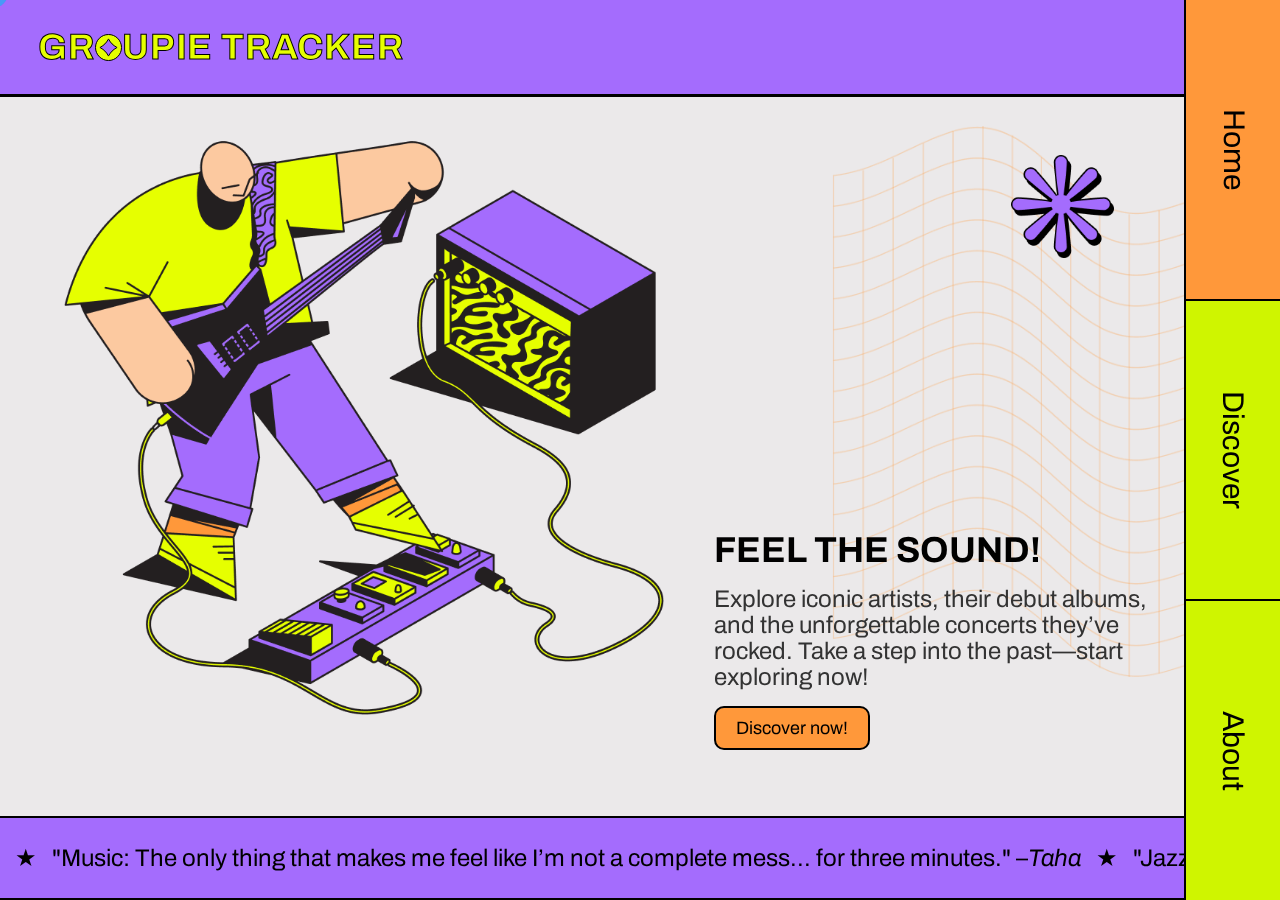
==== templates/index.html @ f8036c36 "fix suggestions" ====
<!DOCTYPE html>
<html>

<head>
  <meta charset="utf-8" />
  <meta name="viewport" content="width=device-width, initial-scale=1.0">
  <link rel="stylesheet" href="/static/styles/main.css">
  <link rel="stylesheet" href="/static/styles/breakpoints.css">
  <link rel="shortcut icon" href="/static/img/favicon.ico" />
  <title>Home</title>
</head>

<body>
  <div class="cursor" id="cursor"></div>
  <div class="header">
    <h1>GR<img class="logo" src="/static/img/logo.svg" alt="Logo" />UPIE TRACKER</h1>
    <div class="mobile-icons">
      <a href="/home" class="icon-link">
        <img src="/static/img/home.png" alt="Home" class="icon">
      </a>
      <a href="/discover" class="icon-link">
        <img src="/static/img/discover.png" alt="Discover" class="icon">
      </a>
      <a href="/about" class="icon-link">
        <img src="/static/img/about.png" alt="About" class="icon">
      </a>
    </div>
  </div>
  <div class="page-layout">
    <!-- Main Content -->
    <div class="main-content">
      <img class="guitar-player" src="/static/img/guitar-player.png" alt="Guitar Player Illustration" />
      <img class="image1" src="/static/img/shape1.png" />
      <img class="wire" src="/static/img/Vector.png" />
      <div class="box">
        <div class="text">
          <div class="text-wrapper"><strong>FEEL THE SOUND!</strong></div>
          <p class="div"> Explore iconic artists, their debut albums, and the unforgettable concerts they’ve rocked.
            Take a step into the past—start exploring now!</p>
          <div class="discover-button-container">
            <a href="\discover" class="content-button">Discover now!</a>
          </div>
        </div>
      </div>
    </div>

    <!-- Side Menu -->
    <div class="side-menu">
      <div class="menu-item home active">
        <span>Home</span>
      </div>
      <a href="\discover" class="menu-item discover">
        <span>Discover</span>
      </a>
      <a href="\about" class="menu-item about">
        <span>About</span>
      </a>
    </div>
  </div>
  <div class="marquee">
    <ul class="marquee-content">
      <li>
        <span>&nbsp;&nbsp;&nbsp;★&nbsp;&nbsp;&nbsp;"Music: The only thing that makes me feel like I’m not a complete
          mess... for three minutes." –<i>Taha</i>&nbsp;&nbsp;&nbsp;★&nbsp;&nbsp;&nbsp;"Jazz, pop, rock... Nah, the real
          vibe is Greek music. Nothing says 'life's a party' like a bouzouki!"
          –<i>Thanos</i>&nbsp;&nbsp;&nbsp;★&nbsp;&nbsp;&nbsp;"Greek music? Nah, Turkish jams are where it's at!"
          –<i>Iremnur</i></span>
      </li>
    </ul>
    <ul class="marquee-content">
      <li>
        <span>&nbsp;&nbsp;&nbsp;★&nbsp;&nbsp;&nbsp;"Music: The only thing that makes me feel like I’m not a complete
          mess... for three minutes." –<i>Taha</i>&nbsp;&nbsp;&nbsp;★&nbsp;&nbsp;&nbsp;"Jazz, pop, rock... Nah, the real
          vibe is Greek music. Nothing says 'life's a party' like a bouzouki!"
          –<i>Thanos</i>&nbsp;&nbsp;&nbsp;★&nbsp;&nbsp;&nbsp;"Greek music? Nah, Turkish jams are where it's at!"
          –<i>Iremnur</i></span>
      </li>
    </ul>
  </div>
  <script src="/static/cursor.js"></script>
</body>

</html>
---- static/styles/main.css ----
/* -------------------------------
   IMPORTS
-------------------------------- */
@import "./global.css";
@import "./components.css";

/* -------------------------------
   IMAGES & DECORATIVE ELEMENTS
-------------------------------- */
.guitar-player {
  position: absolute;
  width: 100%;
  max-width: 600px;
  height: auto;
  top: 5%;
  left: 5%;
  transition: all 0.3s ease-in-out;
  z-index: 1;
}

.image1 {
  position: absolute;
  top: 8%;
  right: 13%;
  width: 8%;
  z-index: 1;
}

.image1:hover,
.image2:hover,
img.cd:hover,
.logo:hover {
  animation: spin 4s linear infinite;
  transform-origin: center;
}

.image5 {
  position: absolute;
  max-width: 400px;
  top: 14%;
  right: 13%;
  z-index: 0;
}

.wire {
  position: absolute;
  top: 4%;
  right: 0%;
  width: 35%;
  z-index: 0;
  object-fit: contain;
  height: auto;
  transition: right 0.3s ease;
}

.main-content .wire2 {
  position: relative;
  bottom: -35%;
  right: -70%;
  width: 40%;
  height: auto;
  z-index: -1;
}

/* -------------------------------
   CONTENT BOX
-------------------------------- */
.box {
  position: absolute;
  top: 58%;
  right: 8%;
  width: 28rem;
  height: 15rem;
  display: flex;
  flex-direction: column;
  justify-content: space-between;
  padding: 1rem;
}

.text {
  display: flex;
  flex-direction: column;
  justify-content: flex-start;
  gap: 1rem;
}

.text-wrapper {
  font-size: var(--font-xl);
  text-align: left;
}

.div {
  font-size: var(--font-md);
  color: #333;
  text-align: left;
  margin: 0;
}

/* -------------------------------
   ARTISTS GRID
-------------------------------- */
.artists-grid {
  position: fixed;
  width: calc(100vh - var(--header-height));
  height: calc(100vw - var(--side-menu-width));
  transform: rotate(-90deg) translateX(-100vh);
  transform-origin: top left;
  overflow-y: scroll;
  overflow-x: hidden;
  scrollbar-width: none;
  -ms-overflow-style: none;
  top: -5vh;
  left: 0;
}

.wrapper {
  display: grid;
  grid-auto-flow: column;
  grid-template-rows: repeat(2, min-content);
  gap: 2rem;
  padding: 25rem 2rem;
  transform: rotate(90deg) translateY(-75%);
  transform-origin: top left;
  width: max-content;
  margin-top: 0;
}

/* -------------------------------
   ABOUT PAGE
-------------------------------- */
.about-team-container {
  display: flex;
  flex-direction: row;
  gap: 20px;
  justify-content: center;
  align-items: center;
  z-index: 2;
}

.about-team-card {
  background: var(--color-lime);
  border: 2px solid var(--color-black);
  border-radius: var(--border-radius);
  padding: 10px;
  box-shadow: var(--box-shadow);
  transition: transform 0.3s, box-shadow 0.3s;
  display: flex;
  flex-direction: column;
  align-items: center;
  text-align: center;
  max-width: 300px;
  flex: 1 1 0;
}

.about-team-card .about-image-container {
  width: 100%;
  aspect-ratio: 1;
  overflow: hidden;
  border-radius: 100%;
}

.about-team-card img {
  width: 100%;
  height: 100%;
  object-fit: cover;
}

.about-team-card .artist-name {
  font-size: var(--font-md);
  font-weight: bold;
}

.about-team-card p {
  font-size: var(--font-md);
  margin: 0;
}

/* -------------------------------
   ARTIST PAGE
-------------------------------- */
.artist-page-layout {
  position: absolute;
  height: calc(100vh - var(--header-height));
  width: calc(100vw - var(--side-menu-width));
  left: 0;
  bottom: 0;
  display: flex;
  flex-direction: column;
  overflow: hidden;
  align-items: center;
}

.artist-page-layout .main-content {
  position: absolute;
  top: 0;
  left: 0;
  right: 0;
  bottom: 0;
  z-index: -1;
}

.artist-info-section {
  display: flex;
  height: fit-content;
  gap: 100px;
  flex-wrap: wrap;
  width: 100%;
  justify-content: center;
  margin-top: 100px;
}

.artist-image-section {
  display: flex;
  align-items: center;
  justify-content: center;
  position: relative;
}

.artist-image-section .image-container {
  position: relative;
  z-index: 1;
  width: 20vw;
  min-width: 200px;
  background: var(--color-yellow);
  border: 2px solid var(--color-black);
  border-radius: 10px;
  padding: 20px;
  box-shadow: 0 6px 0 var(--color-black);
  transition: transform 0.3s, box-shadow 0.3s;
  display: flex;
  align-items: center;
  justify-content: center;
}

.artist-image-section .image-container img {
  width: 100%;
  height: auto;
  display: block;
}

.artist-image-section .cd {
  position: relative;
  width: 20vw;
  min-width: 200px;
  max-width: 300px;
  z-index: 0;
  margin-left: -135px;
  transform-origin: center;
}

.artist-details-section {
  max-width: fit-content;
  height: fit-content;
  flex: 1;
  padding: 0;
  display: flex;
  flex-direction: column;
  gap: 2px;
  flex-wrap: wrap;
}

.artist-details-section h1 {
  margin-top: 0;
}

.artist-details {
  font-size: clamp(18px, 2vw, 20px);
  display: flex;
  flex-direction: column;
  gap: 10px;
}


.artist-marquee-section {
  padding: 0;
  display: flex;
  flex-direction: column;
  gap: 20px;
  width: 100%;
  position: absolute;
  bottom: 10%;
}

/* -------------------------------
   404 PAGE
-------------------------------- */
.error-page-layout {
  display: flex;
  flex: 1;
  height: calc(100vh - var(--header-height));
  width: calc(100vw - var(--side-menu-width));
  justify-content: center;
  align-items: center;
}

.error-container {
  display: flex;
  flex-direction: column;
  align-items: center;
  justify-content: center;
  text-align: center;
  gap: 20px;
  width: 90%;
  max-width: 800px;
}

.broken-guitar {
  width: 100%;
  max-width: 600px;
  height: auto;
}

.record-player {
  width: 100%;
  max-width: 400px;
  height: auto;
}

.error-message {
  font-size: clamp(1rem, 5vw, var(--font-md));
  /* Responsive font size */
}

.dc-logo {
  height: 30px !important;
  width: auto !important;
}
---- static/styles/breakpoints.css ----
/* 1024px breakpoint: Slightly smaller */
@media (max-width: 1024px) {

  .page-layout,
  .artist-page-layout,
  .error-page-layout {
    height: calc(100vh - 4.875rem);
  }

  .artists-grid {
    width: calc(100vh - 4.875rem);
    height: calc(100vw - 4.875rem);
  }

  .main-content,
  .error-page-layout {
    width: calc(100vw - 4.875rem);
  }

  .artist-page-layout {
    width: calc(100vw - 4.875rem);
    height: calc(100vh - 4.875rem);
  }

  .guitar-player {
    left: 4%;
  }

  .box {
    width: 20rem;
    height: 10rem;
    top: 58%;
  }

  .text-wrapper {
    font-size: var(--font-lg);
  }

  .div {
    font-size: var(--font-sm);
  }

  .header {
    height: calc(var(--header-height) - 1rem);
  }

  .header h1 {
    font-size: calc(var(--font-xl) - 4px);
  }

  .side-menu {
    width: calc(var(--side-menu-width) - 1rem);
  }

  .side-menu .menu-item {
    font-size: var(--font-lg);
  }

  .marquee {
    height: calc(var(--header-height) - 2rem);
  }

  .marquee-content {
    font-size: var(--font-md);
    animation-duration: 40s;
  }

  .content-button {
    padding: 8px 16px;
    font-size: var(--font-sm);
  }
}

/* 768px breakpoint: Smaller */
@media (max-width: 768px) {

  .page-layout,
  .artist-page-layout,
  .error-page-layout {
    height: calc(100vh - 3.875rem);
  }

  .artists-grid {
    width: calc(100vh - 3.875rem);
    height: calc(100vw - 3.875rem);
  }

  .main-content,
  .error-page-layout {
    width: calc(100vw - 3.875rem);
  }

  .artist-page-layout {
    width: calc(100vw - 3.875rem);
    height: calc(100vh - 3.875rem);
  }

  .guitar-player {
    width: 60%;
  }

  .box {
    top: 70%;
    left: 5%;
  }

  .text-wrapper {
    font-size: var(--font-lg);
  }

  .div {
    font-size: var(--font-sm);
  }

  .header {
    height: calc(var(--header-height) - 2rem);
  }

  .header h1 {
    font-size: calc(var(--font-xl) - 6px);
  }

  .side-menu {
    width: calc(var(--side-menu-width) - 2rem);
  }

  .side-menu .menu-item {
    font-size: calc(var(--font-lg) - 2px);
  }

  .marquee {
    height: calc(var(--header-height) - 3rem);
  }

  .marquee-content {
    font-size: calc(var(--font-md) - 2px);
    animation-duration: 30s;
  }

  .content-button {
    padding: 8px 14px;
    font-size: 0.85rem;
  }

  .artist-marquee-section {
    bottom: 0;
  }
}

/* 480px breakpoint: Smallest */
@media (max-width: 480px) {

  .page-layout,
  .error-page-layout {
    height: 100wh;
  }

  .artist-page-layout {
    height: calc(100vw - 2.875rem);
  }

  .artists-grid {
    width: 100vh;
    height: 100vw;
  }

  .main-content,
  .error-page-layout {
    width: 100vw;
  }

  .artist-page-layout {
    width: 100vw;
    height: 100vh;
  }

  .guitar-player {
    width: 90%;
    left: 5%;
  }

  .box {
    bottom: 10%;
  }

  .text-wrapper {
    font-size: var(--font-sm);
  }

  .div {
    font-size: 14px;
  }

  /* Hide the side menu and back button */
  .side-menu,
  .back-button {
    display: none;
  }

  .wire {
    right: 0%;
    width: 60%;
  }

  .image1 {
    right: 5%;
    top: 5%;
  }

  .header {
    height: calc(var(--header-height) - 3rem);
  }

  .header h1 {
    font-size: calc(var(--font-xl) - 15px);
  }

  .marquee {
    height: calc(var(--header-height) - 4rem);
    width: 100vw;
    bottom: 0;
  }

  .marquee-content {
    font-size: calc(var(--font-md) - 4px);
    animation-duration: 20s;
  }

  /* Style for the mobile icons container */
  .mobile-icons {
    display: flex;
    position: absolute;
    bottom: 0.7rem;
    right: 2rem;
    gap: 0.5rem;
    z-index: 10;
  }

  /* Style for each icon link */
  .icon-link {
    display: flex;
    align-items: center;
    justify-content: center;
    width: 1.5rem;
    height: 1.5rem;

  }

  /* Style for the icons */
  .icon {
    width: 100%;
    height: auto;
    display: block;
  }

  .content-button {
    padding: 10px 18px;
    font-size: 0.8rem;
  }

  .artist-marquee-section {
    bottom: 0;
  }

  .arrow-button {
    display: flex;
    position: absolute;
    left: 20px;
    top: 47px;
    font-size: 40px;
    color: #000;
  }
}
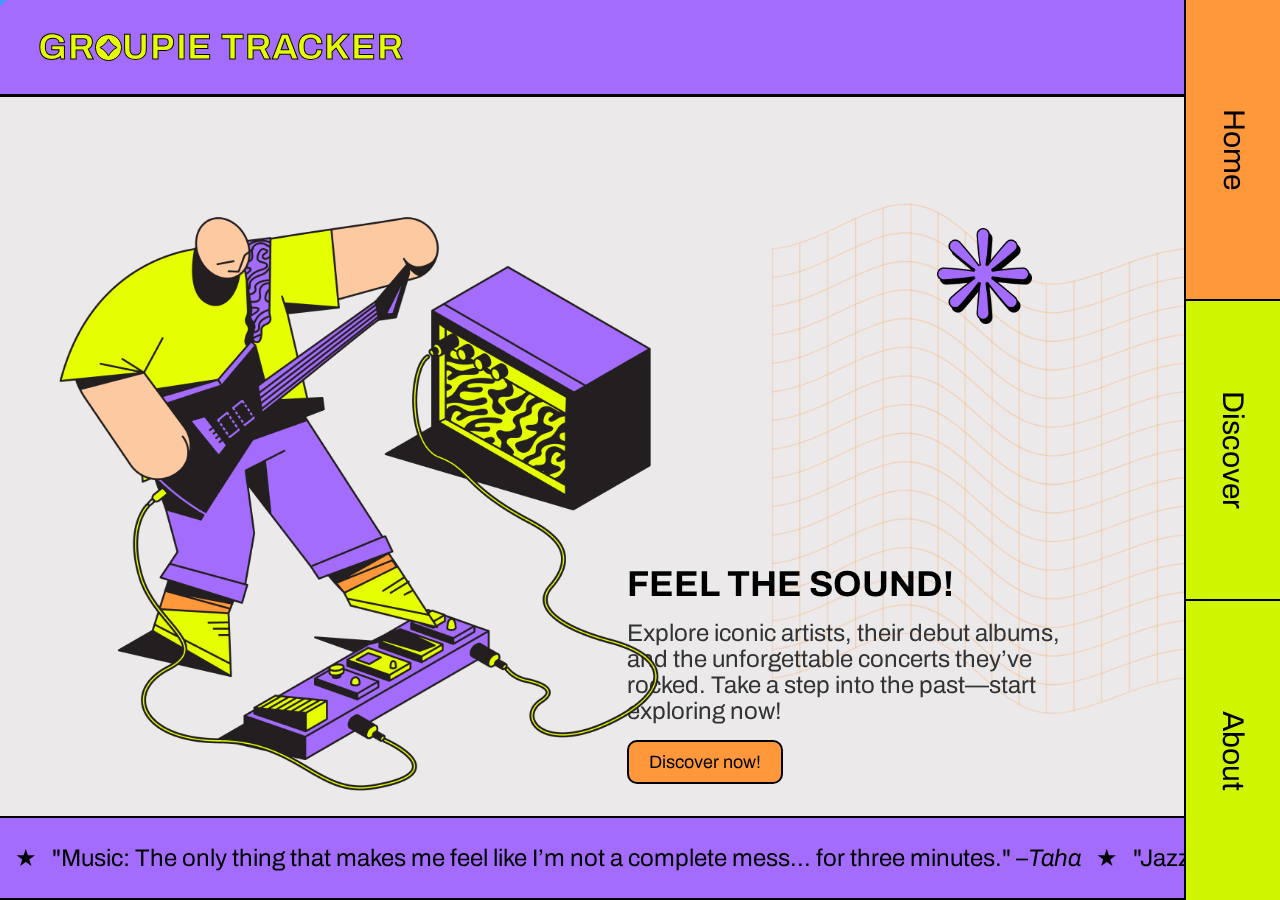
==== commit 82942ab3: "search bar temp and css update" ====
--- a/templates/index.html
+++ b/templates/index.html
@@ -6,7 +6,11 @@
   <meta name="viewport" content="width=device-width, initial-scale=1.0">
   <link rel="stylesheet" href="/static/styles/main.css">
   <link rel="stylesheet" href="/static/styles/breakpoints.css">
-  <link rel="shortcut icon" href="/static/img/favicon.ico" />
+  <link rel="shortcut icon" type="image/x-icon" href="/static/img/favicon.ico">
+  <link rel="icon" type="image/x-icon" href="/static/img/favicon.ico">
+  <meta name="apple-mobile-web-app-capable" content="yes">
+  <link rel="apple-touch-icon" href="/static/img/favicon.ico">
+  <link rel="apple-touch-icon-precomposed" href="/static/img/favicon.ico">
   <title>Home</title>
 </head>
 
--- a/static/styles/main.css
+++ b/static/styles/main.css
@@ -34,14 +34,6 @@
   transform-origin: center;
 }
 
-.image5 {
-  position: absolute;
-  max-width: 400px;
-  top: 14%;
-  right: 13%;
-  z-index: 0;
-}
-
 .wire {
   position: absolute;
   top: 4%;
@@ -53,15 +45,6 @@
   transition: right 0.3s ease;
 }
 
-.main-content .wire2 {
-  position: relative;
-  bottom: -35%;
-  right: -70%;
-  width: 40%;
-  height: auto;
-  z-index: -1;
-}
-
 /* -------------------------------
    CONTENT BOX
 -------------------------------- */
@@ -100,29 +83,20 @@
    ARTISTS GRID
 -------------------------------- */
 .artists-grid {
-  position: fixed;
-  width: calc(100vh - var(--header-height));
-  height: calc(100vw - var(--side-menu-width));
-  transform: rotate(-90deg) translateX(-100vh);
-  transform-origin: top left;
-  overflow-y: scroll;
-  overflow-x: hidden;
-  scrollbar-width: none;
-  -ms-overflow-style: none;
-  top: -5vh;
-  left: 0;
+  width: 100%;
+  max-width: 1400px;
+  padding: 2rem 2rem 10rem 2rem;
+  margin: 0 auto;
+  min-height: 100vh;
+  position: relative;
 }
 
 .wrapper {
-  display: grid;
-  grid-auto-flow: column;
-  grid-template-rows: repeat(2, min-content);
+  display: flex;
+  flex-wrap: wrap;
   gap: 2rem;
-  padding: 25rem 2rem;
-  transform: rotate(90deg) translateY(-75%);
-  transform-origin: top left;
-  width: max-content;
-  margin-top: 0;
+  justify-content: center;
+  padding-bottom: 2rem;
 }
 
 /* -------------------------------
@@ -186,8 +160,8 @@
   bottom: 0;
   display: flex;
   flex-direction: column;
-  overflow: hidden;
-  align-items: center;
+  align-items: center;
+  padding-bottom: 2rem; /* Add some padding at the bottom */
 }
 
 .artist-page-layout .main-content {
--- a/static/styles/breakpoints.css
+++ b/static/styles/breakpoints.css
@@ -5,6 +5,7 @@
   .artist-page-layout,
   .error-page-layout {
     height: calc(100vh - 4.875rem);
+    width: calc(100vw - 4.875rem);
   }
 
   .artists-grid {
@@ -69,6 +70,17 @@
     padding: 8px 16px;
     font-size: var(--font-sm);
   }
+
+  .search-section {
+    top: calc(var(--header-height) - 1rem);
+    right: calc(var(--side-menu-width) - 1rem);
+  }
+
+  .search-input {
+    width: 500px;
+    padding: 15px 25px;
+    font-size: calc(var(--font-md) - 2px);
+  }
 }
 
 /* 768px breakpoint: Smaller */
@@ -78,11 +90,13 @@
   .artist-page-layout,
   .error-page-layout {
     height: calc(100vh - 3.875rem);
+    width: calc(100vw - 3.875rem);
   }
 
   .artists-grid {
     width: calc(100vh - 3.875rem);
     height: calc(100vw - 3.875rem);
+    padding: 1.5rem;
   }
 
   .main-content,
@@ -145,6 +159,27 @@
   .artist-marquee-section {
     bottom: 0;
   }
+
+  .wrapper {
+    gap: 1.5rem;
+    padding: 0 1.5rem;
+  }
+
+  .artist-card {
+    width: 180px;
+    height: 225px;
+  }
+
+  .search-section {
+    top: calc(var(--header-height) - 2rem);
+    right: calc(var(--side-menu-width) - 2rem);
+  }
+
+  .search-input {
+    width: 400px;
+    padding: 12px 20px;
+    font-size: calc(var(--font-md) - 4px);
+  }
 }
 
 /* 480px breakpoint: Smallest */
@@ -153,25 +188,19 @@
   .page-layout,
   .error-page-layout {
     height: 100wh;
-  }
-
-  .artist-page-layout {
-    height: calc(100vw - 2.875rem);
+    width: 100vw;;
+    overflow-y: auto; /* Enable vertical scrolling */
   }
 
   .artists-grid {
     width: 100vh;
     height: 100vw;
+    padding: 1rem;
   }
 
   .main-content,
   .error-page-layout {
     width: 100vw;
-  }
-
-  .artist-page-layout {
-    width: 100vw;
-    height: 100vh;
   }
 
   .guitar-player {
@@ -258,16 +287,52 @@
     font-size: 0.8rem;
   }
 
-  .artist-marquee-section {
-    bottom: 0;
-  }
-
   .arrow-button {
     display: flex;
     position: absolute;
-    left: 20px;
-    top: 47px;
+    left: 5px;
     font-size: 40px;
     color: #000;
   }
-}+
+  .artist-page-layout {
+    width: 100vw;
+    height: calc(100vh - var(--header-height));
+    padding-top: 10px;
+    overflow-y: auto; /* Enable vertical scrolling */
+    padding-bottom: 4rem;
+    position: relative;
+  }
+
+  .artist-info-section {
+    margin-top: 50px;
+    gap: 30px;
+  }
+
+  .artist-marquee-section {
+    position: relative;
+    margin-top: 2rem;
+  }
+
+  .wrapper {
+    gap: 1rem;
+    padding: 0 1rem;
+  }
+
+  .artist-card {
+    width: 160px;
+    height: 200px;
+  }
+
+  .search-section {
+    top: calc(var(--header-height) - 3rem);
+    right: 0;
+    width: 100vw;
+  }
+
+  .search-input {
+    width: 90%;
+    padding: 10px 15px;
+    font-size: var(--font-sm);
+  }
+}
